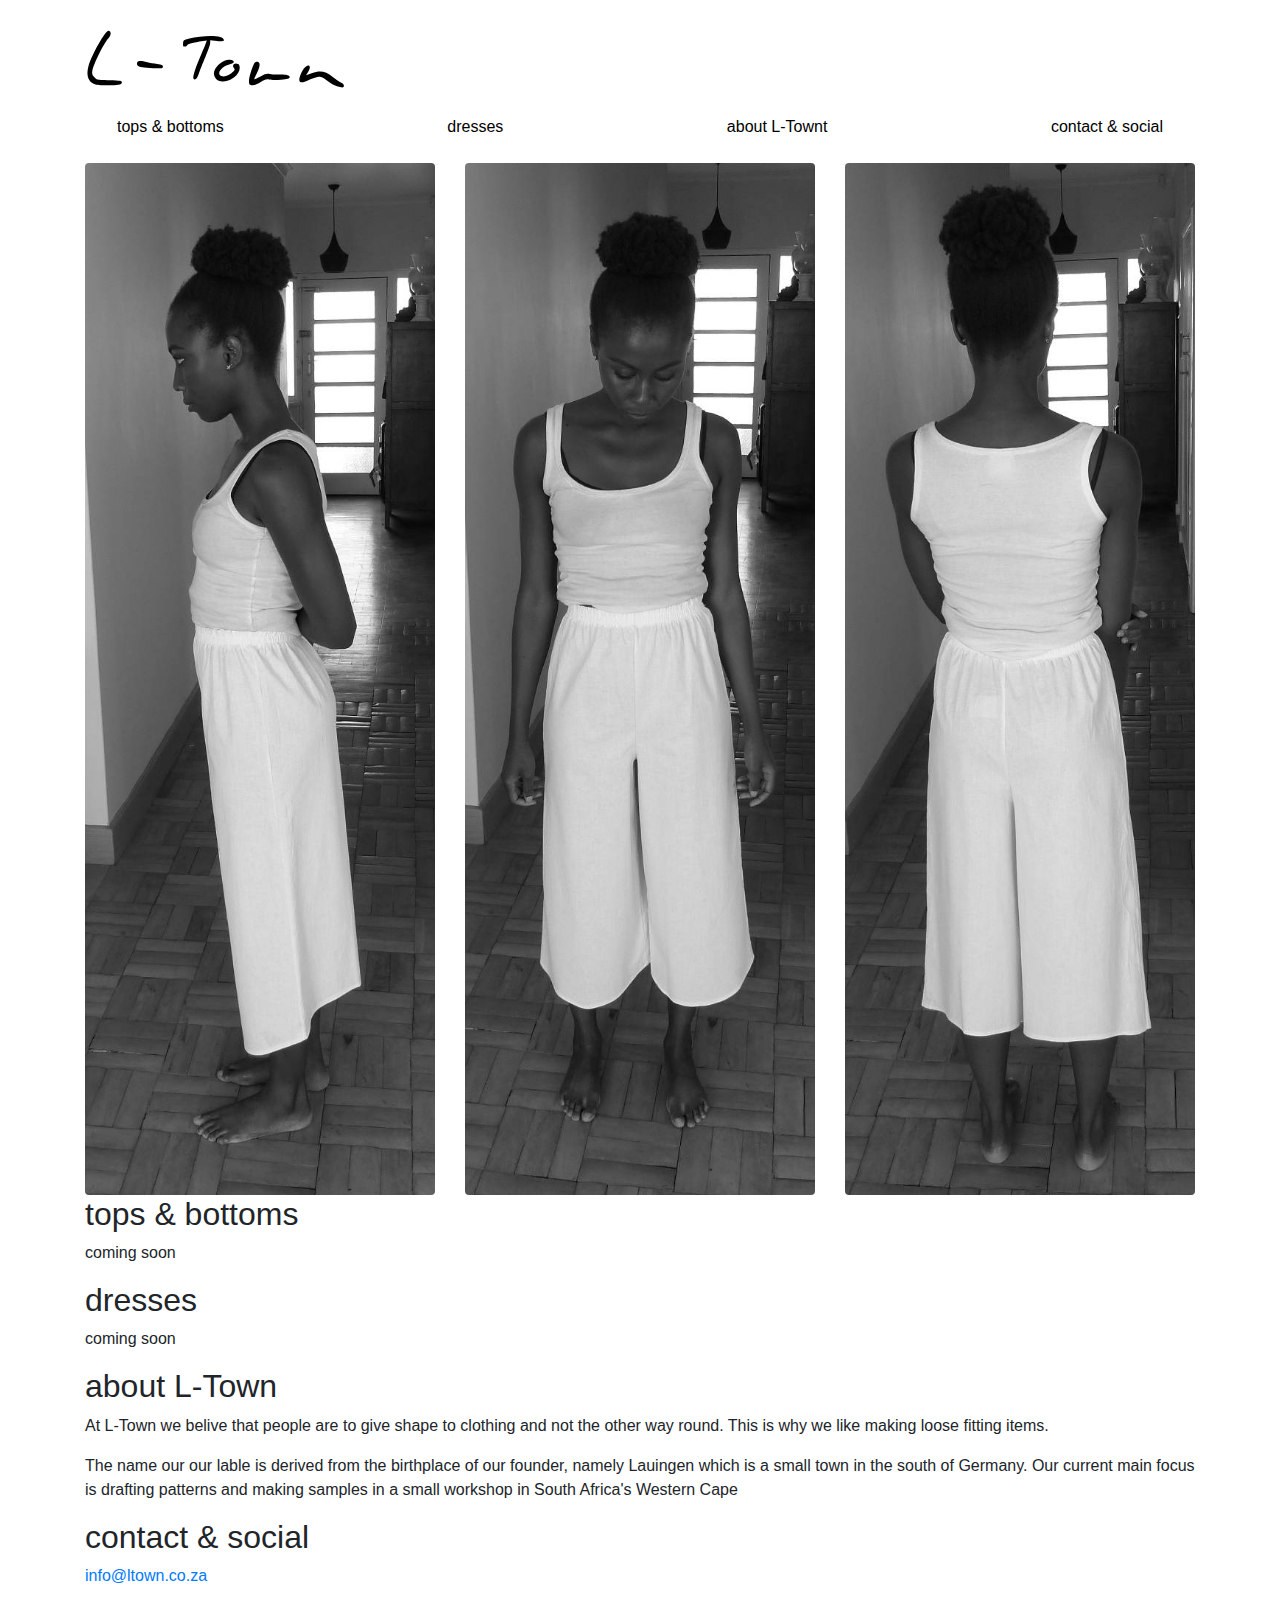
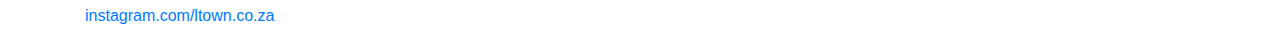
==== html/index.html @ 5a5fdf68 "initial commit" ====
<!DOCTYPE html>
<html lang="en">
  <head>
    <!-- Required meta tags -->
    <meta charset="utf-8">
    <meta name="viewport" content="width=device-width, initial-scale=1, shrink-to-fit=no">
    <meta name="description" content="ltown - clothing, design, fashion">
    <link rel="stylesheet" href="css/bootstrap.min.css">
    <link rel="stylesheet" href="css/homepage.css">
    <script src="js/bootstrap.min.js"></script>
    <title>L-Town Clothing</title>
    <link rel="icon" href="img/favicon.ico" />
  </head>
  <body>
    <div class="container">    
      <h1 class="mt-4"><img src="img/logo.svg" alt="L Town logo"></h1>
    
      <nav class="navbar">
	<a class="nav-link active" href="#topsbottoms">tops & bottoms</a>
	<a class="nav-link" href="#dresses">dresses</a>
	<a class="nav-link" href="#about">about L-Townt</a>
	<a class="nav-link" href="#contact">contact & social</a>
      </nav>
      
      <div class="row mt-2">
	<div class="col-sm">
	  <img src="img/side.jpg" class="rounded img-fluid" alt="Julia from the side"> 
	</div>
	<div class="col-sm">
	  <img src="img/front.jpg" class="rounded img-fluid" alt="Julia from the front"> 
	</div>
	<div class="col-sm">
	  <img src="img/back.jpg" class="rounded img-fluid" alt="Julia from the back"> 
	</div>
      </div>

      <h2 id="topsbottoms">tops & bottoms</h2>
      <p>coming soon</p>
      
      <h2 id="dresses">dresses</h2>
      <p>coming soon</p>
      
      <h2 id="about">about L-Town</h2>
      <p>At L-Town we belive that people are to give shape to clothing and not the other way round. This is why we like making loose fitting items.</p>
      <p>The name our our lable is derived from the birthplace of our founder, namely Lauingen which is a small town in the south of Germany. Our current main focus is drafting patterns and making samples in a small workshop in South Africa's Western Cape </p>
      
      <h2 id="contact">contact & social</h2>
      <p><a href="mailto:info@ltown.co.za">info@ltown.co.za</a></p>
      <p><a href="https://www.instagram.com/ltown.co.za/">instagram.com/ltown.co.za</a></p>

      
      <footer>	
      </footer> 
</div>
  </body>
</html>
---- html/css/homepage.css ----
.nav-link{
  color: black
}
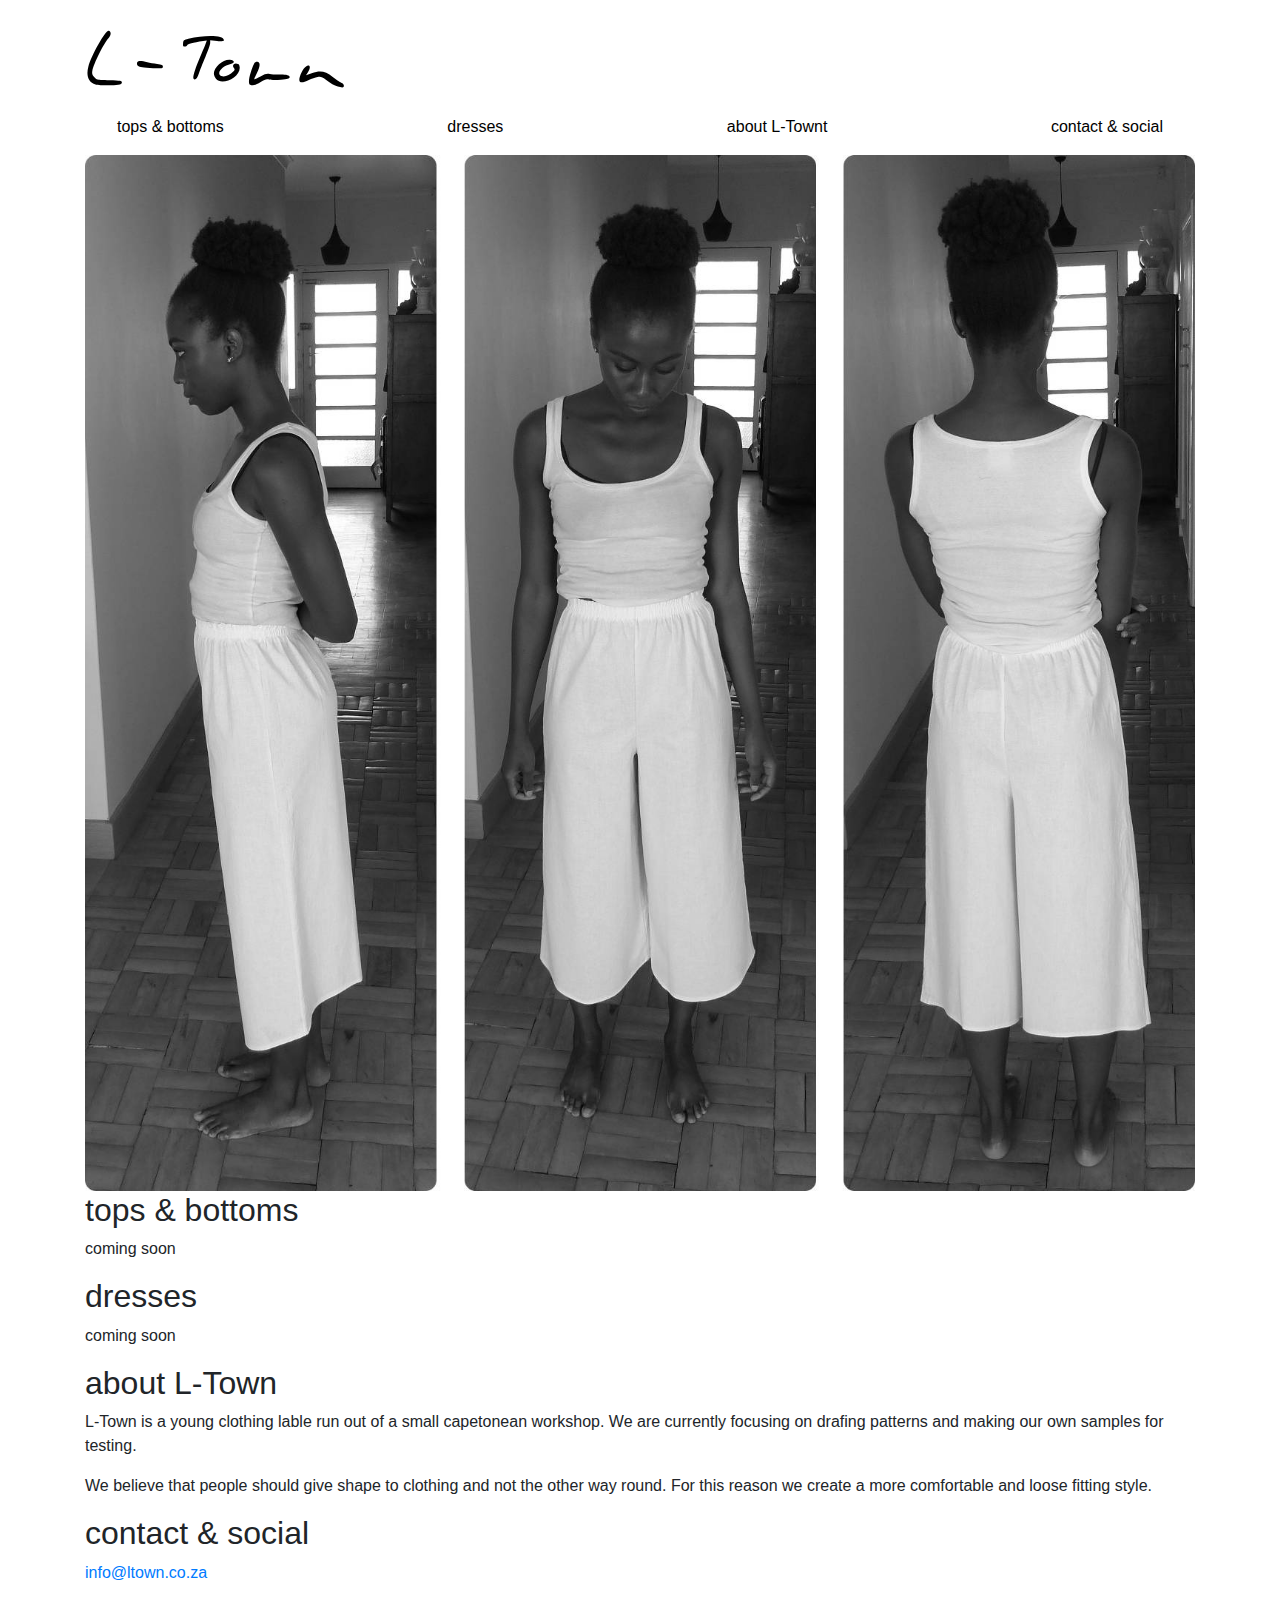
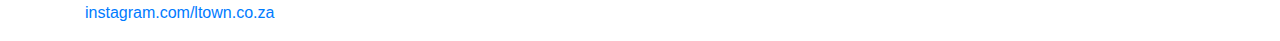
==== commit c1d2710b: "updating banner image" ====
--- a/html/index.html
+++ b/html/index.html
@@ -22,6 +22,9 @@
 	<a class="nav-link" href="#contact">contact & social</a>
       </nav>
       
+      <img src="img/julia.jpg" class="img-fluid" alt="Julia in l-town pants"> 
+      
+      <!--
       <div class="row mt-2">
 	<div class="col-sm">
 	  <img src="img/side.jpg" class="rounded img-fluid" alt="Julia from the side"> 
@@ -33,7 +36,7 @@
 	  <img src="img/back.jpg" class="rounded img-fluid" alt="Julia from the back"> 
 	</div>
       </div>
-
+      -->
       <h2 id="topsbottoms">tops & bottoms</h2>
       <p>coming soon</p>
       
@@ -41,8 +44,11 @@
       <p>coming soon</p>
       
       <h2 id="about">about L-Town</h2>
-      <p>At L-Town we belive that people are to give shape to clothing and not the other way round. This is why we like making loose fitting items.</p>
-      <p>The name our our lable is derived from the birthplace of our founder, namely Lauingen which is a small town in the south of Germany. Our current main focus is drafting patterns and making samples in a small workshop in South Africa's Western Cape </p>
+      <p>L-Town is a young clothing lable run out of a small capetonean workshop. We are currently focusing on drafing patterns and making our own samples for testing.</p><p>We believe that people should give shape to clothing and not the other way round. For this reason we create a more comfortable and loose fitting style.</p>
+      
+      
+      
+      <!--<p>Our label is named after "Lauingen", the birthplace of L-Town's founder. Lauingen is a small town located in the south of Germany.  </p>-->
       
       <h2 id="contact">contact & social</h2>
       <p><a href="mailto:info@ltown.co.za">info@ltown.co.za</a></p>
--- a/html/css/homepage.css
+++ b/html/css/homepage.css
@@ -1,3 +1,7 @@
 .nav-link{
   color: black
-}+}
+
+.main-image{
+  max-width: 70%;
+}
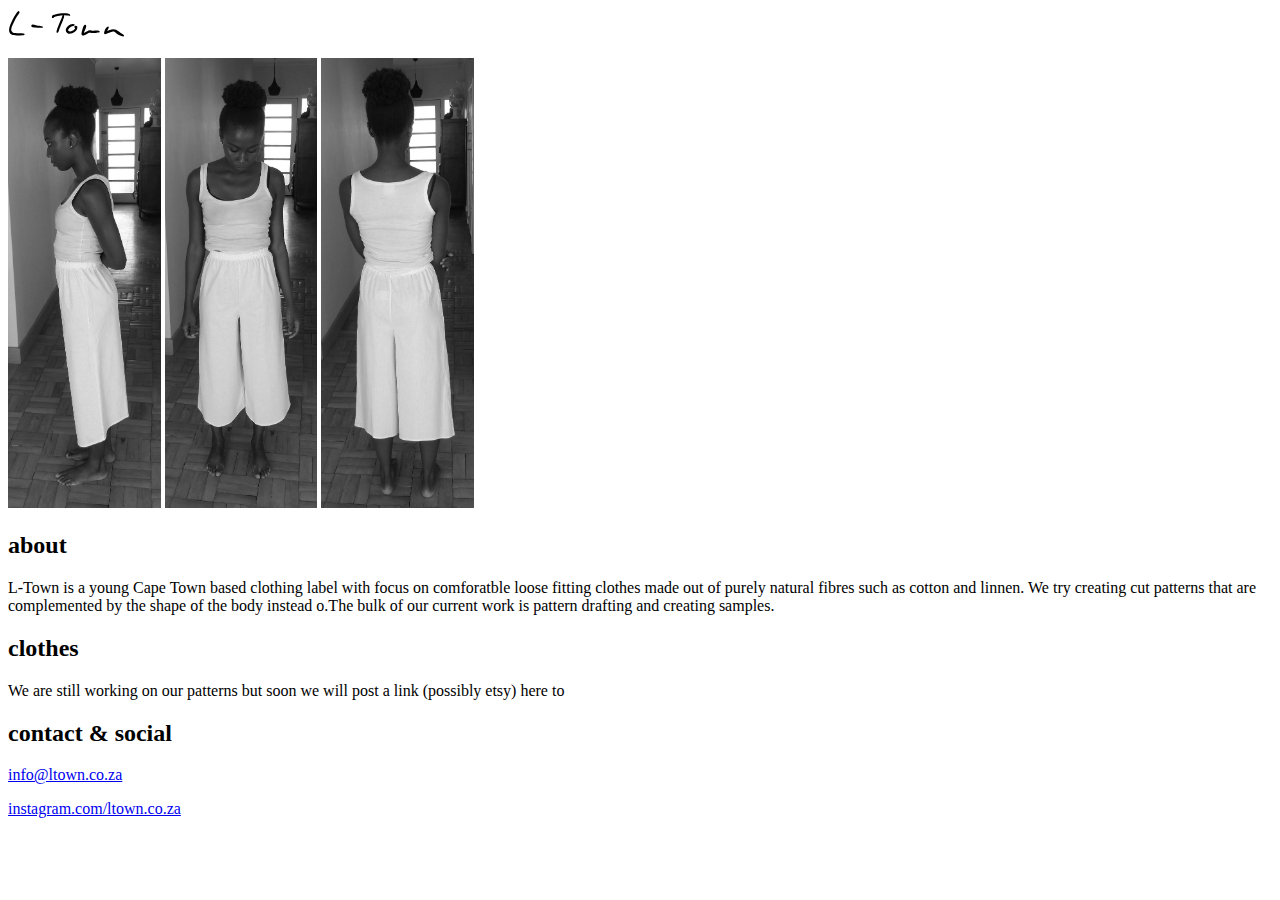
==== commit 49258e2c: "giving up on bootsrap2" ====
--- a/html/index.html
+++ b/html/index.html
@@ -1,54 +1,32 @@
 <!DOCTYPE html>
 <html lang="en">
   <head>
-    <!-- Required meta tags -->
-    <meta charset="utf-8">
-    <meta name="viewport" content="width=device-width, initial-scale=1, shrink-to-fit=no">
+
     <meta name="description" content="ltown - clothing, design, fashion">
-    <link rel="stylesheet" href="css/bootstrap.min.css">
-    <link rel="stylesheet" href="css/homepage.css">
-    <script src="js/bootstrap.min.js"></script>
+    <link rel="stylesheet" href="css/pure.css">
     <title>L-Town Clothing</title>
     <link rel="icon" href="img/favicon.ico" />
   </head>
   <body>
     <div class="container">    
-      <h1 class="mt-4"><img src="img/logo.svg" alt="L Town logo"></h1>
+      
+
     
-      <nav class="navbar">
-	<a class="nav-link active" href="#topsbottoms">tops & bottoms</a>
-	<a class="nav-link" href="#dresses">dresses</a>
-	<a class="nav-link" href="#about">about L-Townt</a>
-	<a class="nav-link" href="#contact">contact & social</a>
-      </nav>
+      <a class="" href="#"><img class="logo" src="img/logo.svg" alt="L-Town"></a><p></p>
+    
+<div class="">
+	      <img src="img/side.jpg" class="rounded banner" alt="Julia from the side"> 
+	      <img src="img/front.jpg" class="rounded banner" alt="Julia from the front"> 
+	      <img src="img/back.jpg" class="rounded banner" alt="Julia from the back"> 
+</div>
+
+    
+      <h2 id="about">about</h2>
+      <p>L-Town is a young Cape Town based clothing label with focus on comforatble loose fitting clothes made out of purely natural fibres such as cotton and linnen. We try creating cut patterns that are complemented by the shape of the body instead o.The bulk of our current work is pattern drafting and creating samples.
       
-      <img src="img/julia.jpg" class="img-fluid" alt="Julia in l-town pants"> 
+      <h2 id="clothes">clothes</h2>
+      We are still working on our patterns but soon we will post a link (possibly etsy) here to 
       
-      <!--
-      <div class="row mt-2">
-	<div class="col-sm">
-	  <img src="img/side.jpg" class="rounded img-fluid" alt="Julia from the side"> 
-	</div>
-	<div class="col-sm">
-	  <img src="img/front.jpg" class="rounded img-fluid" alt="Julia from the front"> 
-	</div>
-	<div class="col-sm">
-	  <img src="img/back.jpg" class="rounded img-fluid" alt="Julia from the back"> 
-	</div>
-      </div>
-      -->
-      <h2 id="topsbottoms">tops & bottoms</h2>
-      <p>coming soon</p>
-      
-      <h2 id="dresses">dresses</h2>
-      <p>coming soon</p>
-      
-      <h2 id="about">about L-Town</h2>
-      <p>L-Town is a young clothing lable run out of a small capetonean workshop. We are currently focusing on drafing patterns and making our own samples for testing.</p><p>We believe that people should give shape to clothing and not the other way round. For this reason we create a more comfortable and loose fitting style.</p>
-      
-      
-      
-      <!--<p>Our label is named after "Lauingen", the birthplace of L-Town's founder. Lauingen is a small town located in the south of Germany.  </p>-->
       
       <h2 id="contact">contact & social</h2>
       <p><a href="mailto:info@ltown.co.za">info@ltown.co.za</a></p>
@@ -57,6 +35,9 @@
       
       <footer>	
       </footer> 
+    
+    
+      
 </div>
   </body>
 </html>--- a/html/css/pure.css
+++ b/html/css/pure.css
@@ -0,0 +1,22 @@
+.nav-link{
+  color: black
+}
+
+
+
+.logo{
+  max-height: 30px;
+}
+
+.banner{
+  max-height: 50vh;
+}
+
+
+body {
+      position: relative; 
+  }
+
+  
+.container{
+}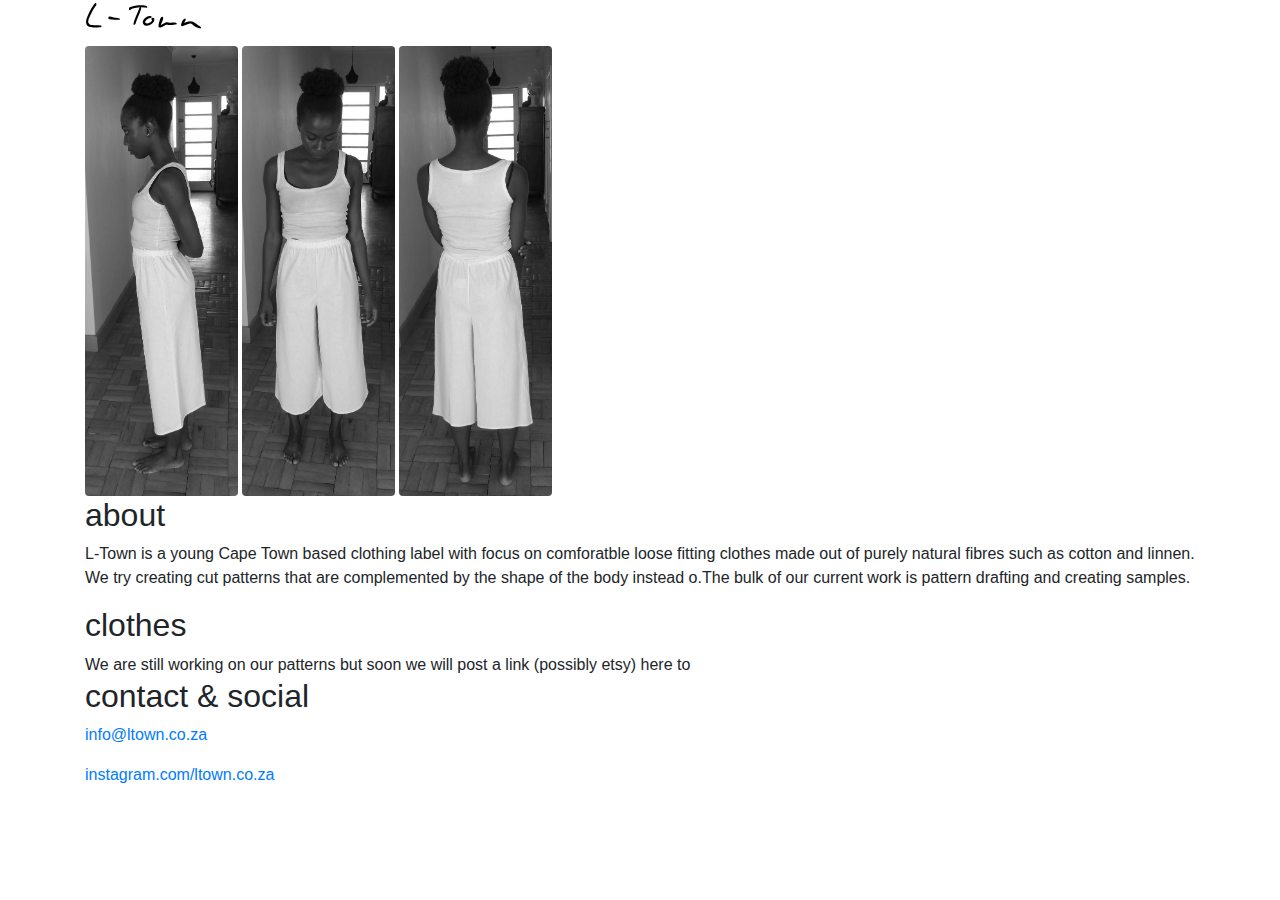
==== commit 9d72a898: "including bootsrap again lol" ====
--- a/html/index.html
+++ b/html/index.html
@@ -3,6 +3,7 @@
   <head>
 
     <meta name="description" content="ltown - clothing, design, fashion">
+    <link rel="stylesheet" href="css/bootstrap.min.css">
     <link rel="stylesheet" href="css/pure.css">
     <title>L-Town Clothing</title>
     <link rel="icon" href="img/favicon.ico" />
@@ -14,7 +15,7 @@
     
       <a class="" href="#"><img class="logo" src="img/logo.svg" alt="L-Town"></a><p></p>
     
-<div class="">
+<div>
 	      <img src="img/side.jpg" class="rounded banner" alt="Julia from the side"> 
 	      <img src="img/front.jpg" class="rounded banner" alt="Julia from the front"> 
 	      <img src="img/back.jpg" class="rounded banner" alt="Julia from the back"> 
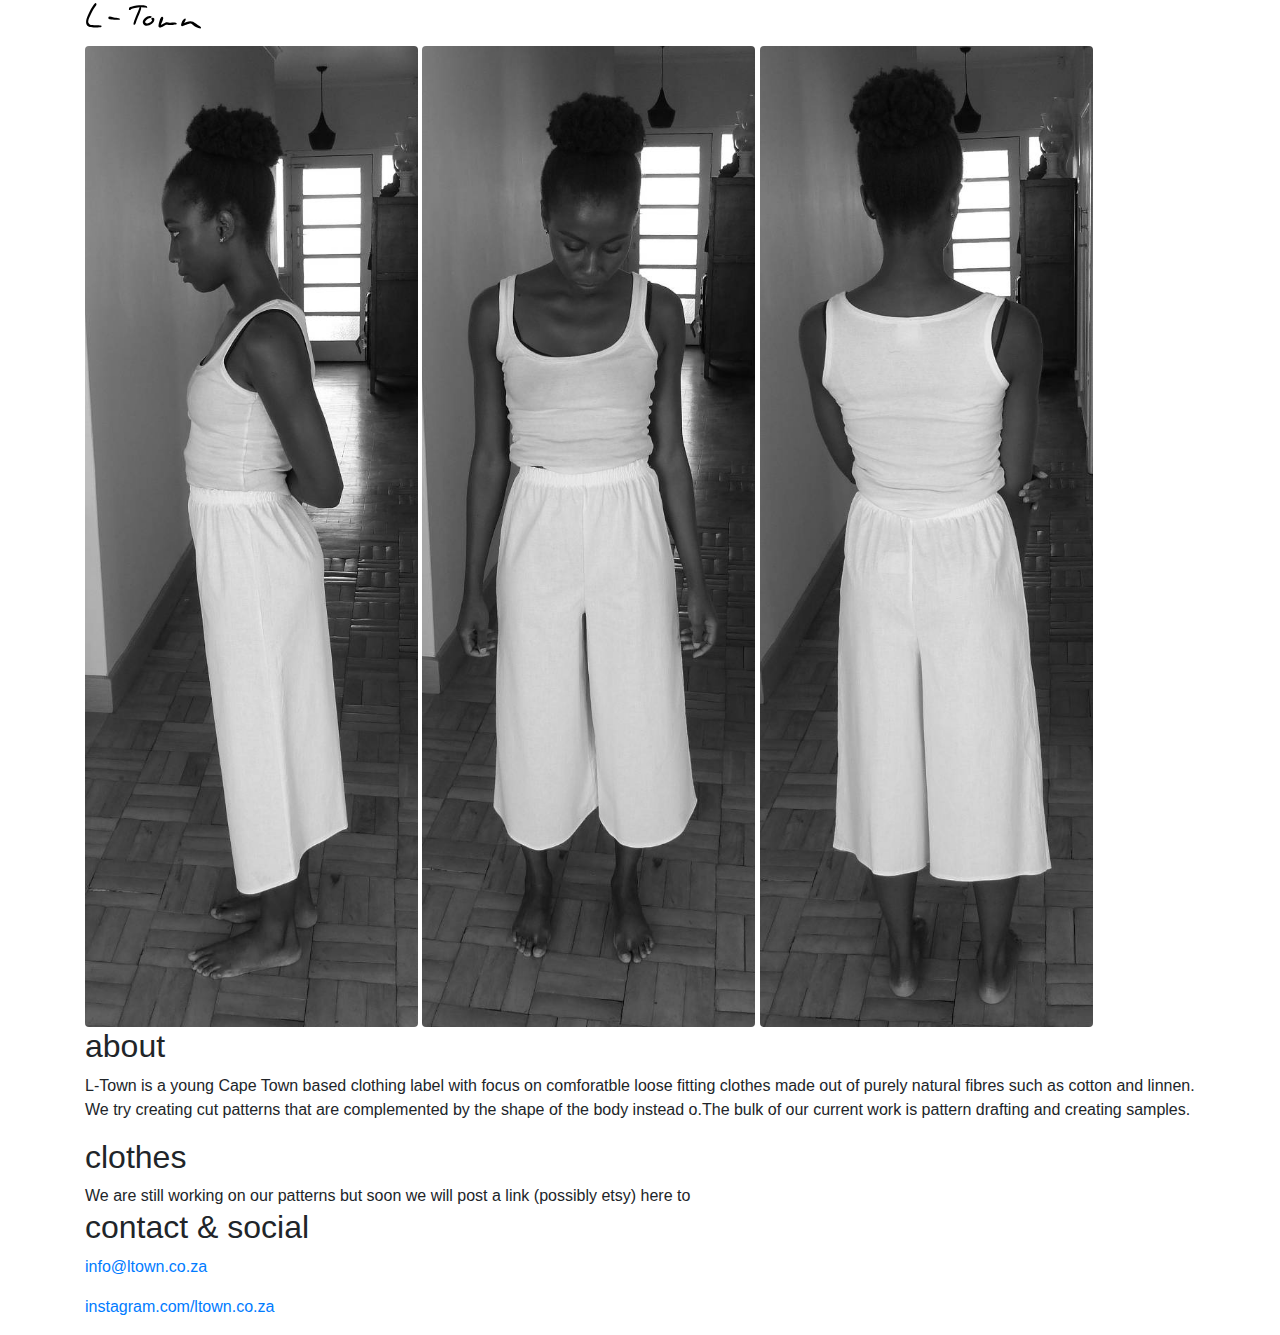
==== commit f229bed6: "banner work" ====
--- a/html/index.html
+++ b/html/index.html
@@ -13,7 +13,7 @@
       
 
     
-      <a class="" href="#"><img class="logo" src="img/logo.svg" alt="L-Town"></a><p></p>
+      <a class="mt-5" href="#"><img class="logo" src="img/logo.svg" alt="L-Town"></a><p></p>
     
 <div>
 	      <img src="img/side.jpg" class="rounded banner" alt="Julia from the side"> 
--- a/html/css/pure.css
+++ b/html/css/pure.css
@@ -9,7 +9,8 @@
 }
 
 .banner{
-  max-height: 50vh;
+
+  max-width: 30%;
 }
 
 
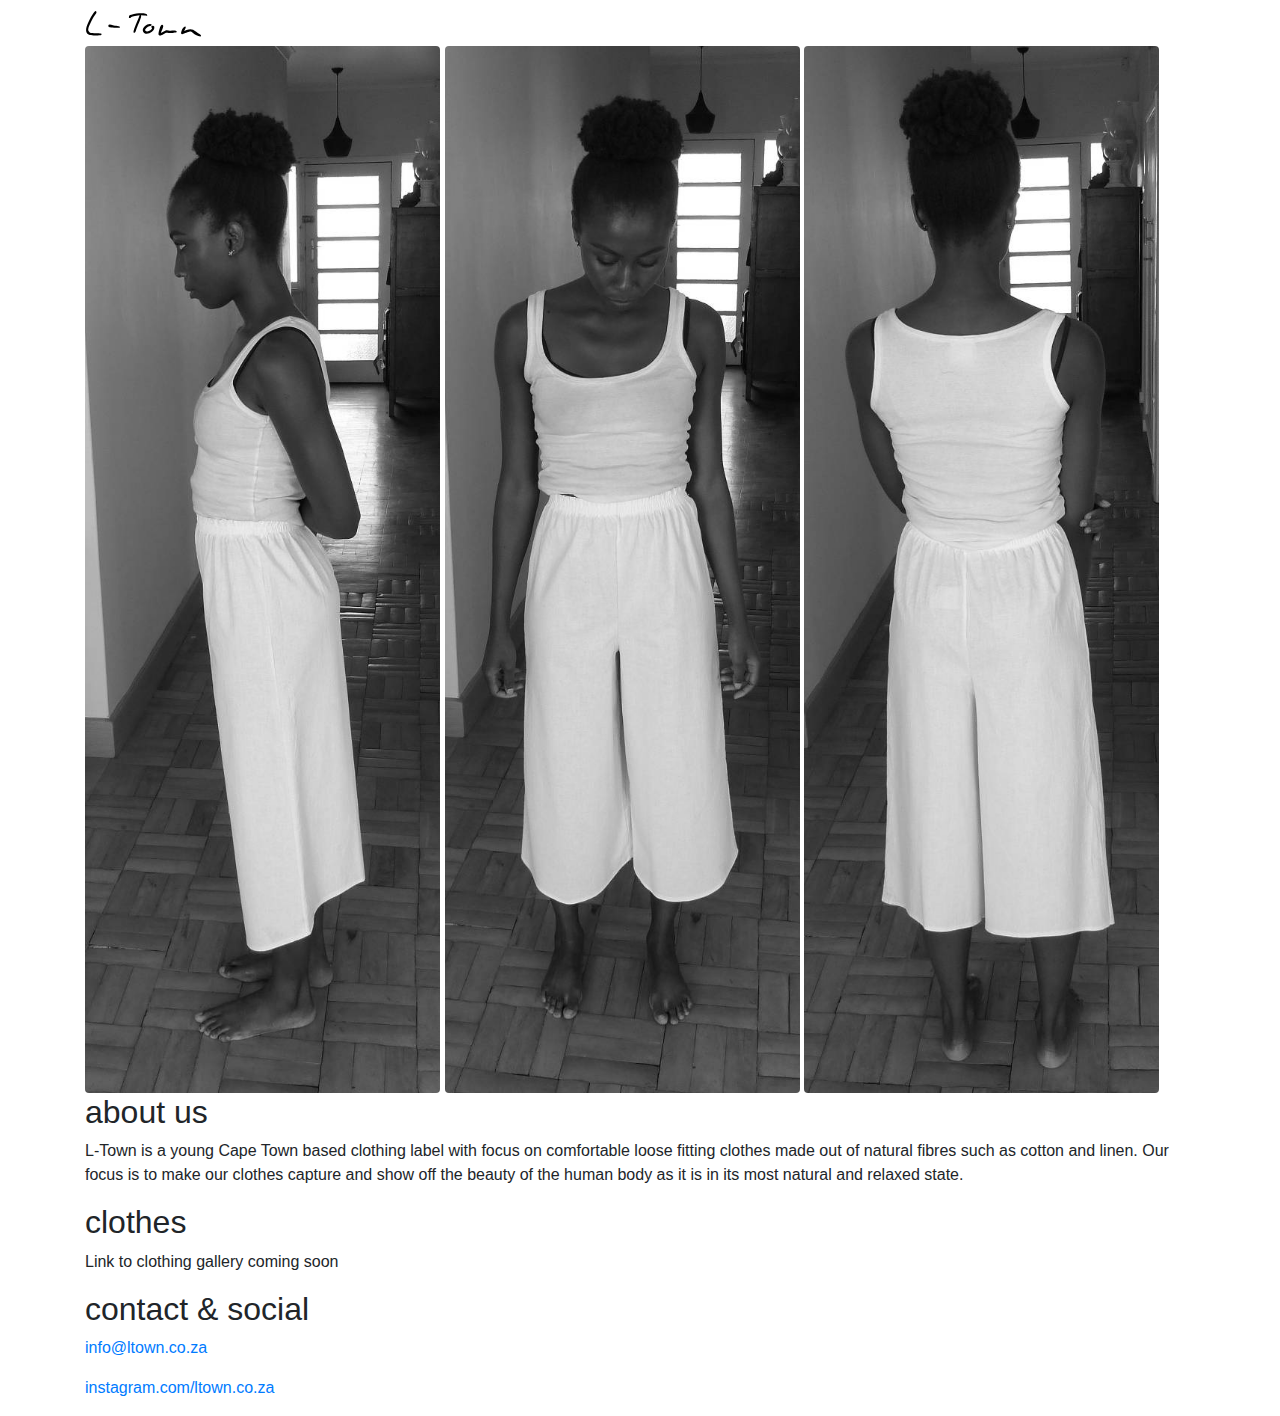
==== commit 67313d3c: "text work" ====
--- a/html/index.html
+++ b/html/index.html
@@ -1,32 +1,37 @@
 <!DOCTYPE html>
 <html lang="en">
   <head>
-
+    <!-- Required meta tags -->
+    <meta charset="utf-8">
+    <meta name="viewport" content="width=device-width, initial-scale=1, shrink-to-fit=no">
     <meta name="description" content="ltown - clothing, design, fashion">
     <link rel="stylesheet" href="css/bootstrap.min.css">
     <link rel="stylesheet" href="css/pure.css">
     <title>L-Town Clothing</title>
     <link rel="icon" href="img/favicon.ico" />
+    <script src="js/bootstrap.min.js"></script>
   </head>
-  <body>
+  <body data-spy="scroll" data-target=".navbar" data-offset="50">
     <div class="container">    
       
-
+  <div class="pt-2">
+      <a class="" href="#"><img class="logo" src="img/logo.svg" alt="L-Town"></a>
+    </div>
     
-      <a class="mt-5" href="#"><img class="logo" src="img/logo.svg" alt="L-Town"></a><p></p>
+      <!--<a class="pt-2" href="#"><img class="logo" src="img/logo.svg" alt="L-Town"></a><p></p> -->
     
-<div>
+<div class="pt-2">
 	      <img src="img/side.jpg" class="rounded banner" alt="Julia from the side"> 
 	      <img src="img/front.jpg" class="rounded banner" alt="Julia from the front"> 
 	      <img src="img/back.jpg" class="rounded banner" alt="Julia from the back"> 
 </div>
 
     
-      <h2 id="about">about</h2>
-      <p>L-Town is a young Cape Town based clothing label with focus on comforatble loose fitting clothes made out of purely natural fibres such as cotton and linnen. We try creating cut patterns that are complemented by the shape of the body instead o.The bulk of our current work is pattern drafting and creating samples.
+      <h2 id="about">about us</h2>
+      <p>L-Town is a young Cape Town based clothing label with focus on comfortable loose fitting clothes made out of natural fibres such as cotton and linen. Our focus is to make our clothes capture and show off the beauty of the human body as it is in its most natural and relaxed state.</p>
       
       <h2 id="clothes">clothes</h2>
-      We are still working on our patterns but soon we will post a link (possibly etsy) here to 
+      <p>Link to clothing gallery coming soon</p>
       
       
       <h2 id="contact">contact & social</h2>
@@ -36,8 +41,6 @@
       
       <footer>	
       </footer> 
-    
-    
       
 </div>
   </body>
--- a/html/css/pure.css
+++ b/html/css/pure.css
@@ -10,7 +10,7 @@
 
 .banner{
 
-  max-width: 30%;
+  max-width: 32%;
 }
 
 
